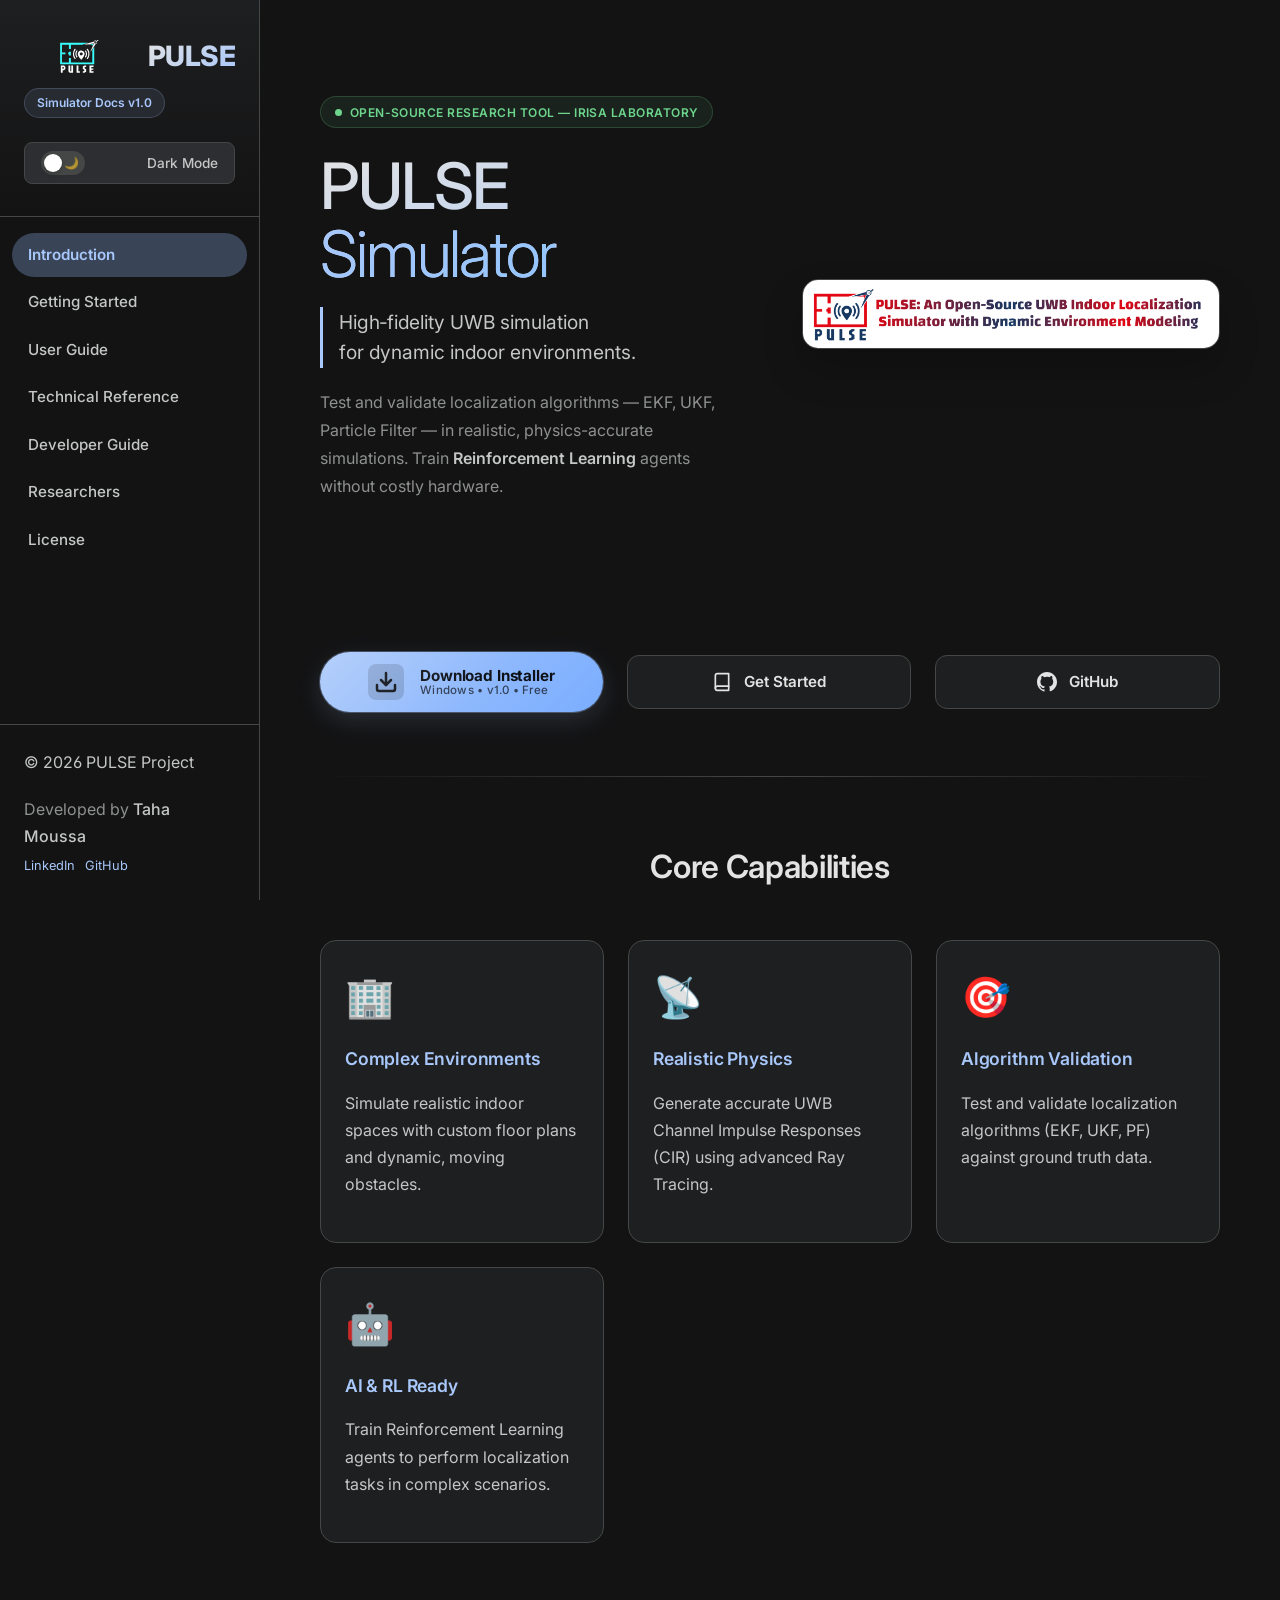
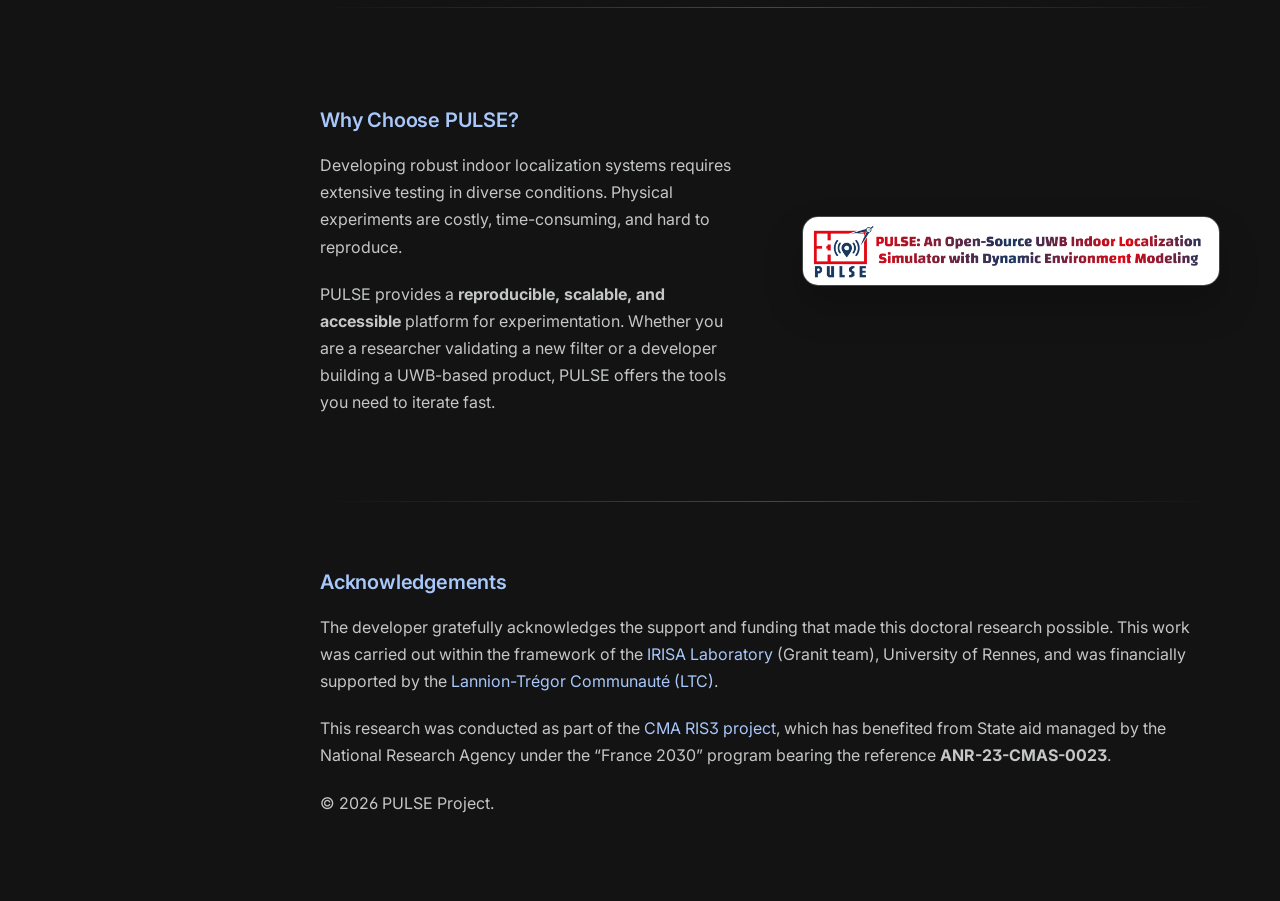
==== index.html @ 304bf5e8 "feat: Add comprehensive SEO, Open Graph, and Twitter card meta tags along with favicons to `index.ht" ====
<!DOCTYPE html>
<html lang="en">
<head>
    <meta charset="UTF-8">
    <meta name="viewport" content="width=device-width, initial-scale=1.0">
    
    <!-- SEO Meta Tags -->
    <title>PULSE Simulator - UWB Indoor Localization & Research Tool</title>
    <meta name="description" content="PULSE Simulator: A high-fidelity, open-source UWB indoor localization research tool developed by IRISA Laboratory. Simulate complex environments, validate algorithms (EKF, UKF, PF), and train RL agents.">
    <meta name="keywords" content="PULSE Simulator, UWB, Indoor Localization, IRISA, Research, Algorithm, EKF, UKF, Particle Filter, Reinforcement Learning, Python, Open Source, Simulation">
    <meta name="author" content="Taha Moussa, IRISA Laboratory">

    <!-- Favicons -->
    <link rel="icon" type="image/x-icon" href="assets/logo.ico">
    <link rel="shortcut icon" type="image/x-icon" href="assets/logo.ico">

    <!-- Open Graph / Facebook -->
    <meta property="og:type" content="website">
    <meta property="og:url" content="https://moussaart.github.io/pulse-simulator/">
    <meta property="og:title" content="PULSE Simulator - UWB Indoor Localization & Research Tool">
    <meta property="og:description" content="High-fidelity UWB simulation for dynamic indoor environments. Test and validate localization algorithms in realistic scenarios.">
    <meta property="og:image" content="https://moussaart.github.io/pulse-simulator/documentation/assets/panal.png">

    <!-- Twitter -->
    <meta property="twitter:card" content="summary_large_image">
    <meta property="twitter:url" content="https://moussaart.github.io/pulse-simulator/">
    <meta property="twitter:title" content="PULSE Simulator - UWB Indoor Localization & Research Tool">
    <meta property="twitter:description" content="High-fidelity UWB simulation for dynamic indoor environments. Test and validate localization algorithms in realistic scenarios.">
    <meta property="twitter:image" content="https://moussaart.github.io/pulse-simulator/documentation/assets/panal.png">

    <!-- Fonts managed in CSS via @import -->
    <!-- Main CSS -->
    <link rel="stylesheet" href="documentation/styles.css">
</head>
<body>

    <!-- Sidebar Navigation -->
    <nav class="sidebar" id="sidebar">
        <div class="sidebar-header">
            <div class="logo-container">
                <img src="documentation/assets/logo.svg" alt="PULSE Logo" class="logo-icon">
                <div class="logo-text">PULSE</div>
            </div>
            <p class="subtitle">Simulator Docs v1.0</p>
            
            <div class="theme-switch-wrapper">
                <label class="theme-switch" for="checkbox">
                    <input type="checkbox" id="checkbox" />
                    <div class="slider round"></div>
                </label>
                <em>Dark Mode</em>
            </div>
        </div>
        
        <ul class="nav-links">
            <li><a href="index.html" class="active">Introduction</a></li>
            <li><a href="documentation/getting_started.html">Getting Started</a></li>
            <li><a href="documentation/interface.html">User Guide</a></li>
            <li><a href="documentation/simulation.html">Technical Reference</a></li>
            <li><a href="documentation/advanced.html">Developer Guide</a></li>
            <li><a href="documentation/researchers.html">Researchers</a></li>
            <li><a href="documentation/license.html">License</a></li>
        </ul>
        
        <div class="sidebar-footer">
             <p>&copy; 2026 PULSE Project</p>
             <div style="margin-top: 10px; font-size: 0.85rem;">
                <p style="margin-bottom: 5px; color: var(--text-tertiary);">Developed by <a href="https://tahamoussa.info/" target="_blank" style="font-weight: 500; color: var(--text-secondary);">Taha Moussa</a></p>
                <div style="display: flex; gap: 10px;">
                    <a href="https://www.linkedin.com/in/moussa-taha/" target="_blank" style="font-size: 0.8rem;">LinkedIn</a>
                    <a href="https://github.com/moussaart" target="_blank" style="font-size: 0.8rem;">GitHub</a>
                </div>
             </div>
        </div>
    </nav>

    <!-- Main Content Area -->
    <main class="content-wrapper">
        <div class="content">
            
            <!-- 1. Home / Introduction -->
            <!-- 1. Home / Introduction -->
            <section id="home" class="doc-section">
                
                <!-- Hero Section -->
                <header class="hero">
                    <div class="hero-content">
                        <div class="hero-badge">
                            <span class="hero-badge-dot"></span>
                            Open-Source Research Tool &mdash; IRISA Laboratory
                        </div>
                        <h1>PULSE<br><span class="hero-title-alt">Simulator</span></h1>
                        <p class="hero-subtitle">High&#8209;fidelity UWB simulation<br>for dynamic indoor environments.</p>
                        <p class="hero-description">
                            Test and validate localization algorithms &mdash; EKF, UKF, Particle Filter &mdash;
                            in realistic, physics-accurate simulations. Train <strong>Reinforcement Learning</strong> agents 
                            without costly hardware.
                        </p>

                    </div>
                    <div class="hero-media">
                        <video autoplay loop muted playsinline poster="documentation/assets/panal.png">
                            <source src="documentation/assets/intrduction.mp4" type="video/mp4">
                            Your browser does not support the video tag.
                        </video>
                    </div>
                </header>

                <div class="hero-actions">
                    <a href="https://github.com/moussaart/pulse-simulator/releases/download/pulse_simulator_v1.0/PULSE_Installer.exe" class="btn btn-download" download>
                        <span class="btn-download-icon">
                            <svg xmlns="http://www.w3.org/2000/svg" width="24" height="24" viewBox="0 0 24 24" fill="none" stroke="currentColor" stroke-width="2.5" stroke-linecap="round" stroke-linejoin="round"><path d="M21 15v4a2 2 0 0 1-2 2H5a2 2 0 0 1-2-2v-4"/><polyline points="7 10 12 15 17 10"/><line x1="12" y1="15" x2="12" y2="3"/></svg>
                        </span>
                        <span class="btn-download-text">
                            <span class="btn-download-label">Download Installer</span>
                            <span class="btn-download-sub">Windows &bull; v1.0 &bull; Free</span>
                        </span>
                    </a>
                    
                    <a href="documentation/getting_started.html" class="hero-link btn-secondary">
                        <svg xmlns="http://www.w3.org/2000/svg" width="20" height="20" viewBox="0 0 24 24" fill="none" stroke="currentColor" stroke-width="2" stroke-linecap="round" stroke-linejoin="round"><path d="M4 19.5A2.5 2.5 0 0 1 6.5 17H20"/><path d="M6.5 2H20v20H6.5A2.5 2.5 0 0 1 4 19.5v-15A2.5 2.5 0 0 1 6.5 2z"/></svg>
                        <span class="btn-text">Get Started</span>
                    </a>

                    <a href="https://github.com/moussaart/pulse-simulator" target="_blank" class="hero-link btn-secondary">
                        <svg xmlns="http://www.w3.org/2000/svg" width="20" height="20" viewBox="0 0 24 24" fill="currentColor"><path d="M12 0C5.37 0 0 5.37 0 12c0 5.3 3.44 9.8 8.2 11.37.6.11.82-.26.82-.58 0-.28-.01-1.02-.02-2C5.4 21.36 4.7 19.18 4.7 19.18c-.54-1.38-1.32-1.74-1.32-1.74-1.08-.74.08-.72.08-.72 1.2.08 1.83 1.23 1.83 1.23 1.06 1.82 2.79 1.29 3.47.99.1-.77.41-1.29.75-1.59C6.67 17 4.14 16.1 4.14 11.47c0-1.33.47-2.42 1.24-3.27-.12-.3-.54-1.55.12-3.23 0 0 1.01-.32 3.3 1.23a11.5 11.5 0 0 1 3-.4c1.02 0 2.04.13 3 .4 2.28-1.56 3.3-1.23 3.3-1.23.66 1.68.24 2.93.12 3.23.77.85 1.24 1.94 1.24 3.27 0 4.64-2.54 5.66-4.96 5.96.39.34.74 1 .74 2.02 0 1.46-.01 2.63-.01 2.99 0 .32.22.7.83.58C20.56 21.8 24 17.3 24 12c0-6.63-5.37-12-12-12z"/></svg>
                        <span class="btn-text">GitHub</span>
                    </a>
                </div>

                <hr class="section-divider">

                <!-- Key Objectives -->
                <div class="features-section">
                    <h3>Core Capabilities</h3>
                    <div class="concept-grid">
                        <div class="card">
                            <div class="card-icon">🏢</div>
                            <h4>Complex Environments</h4>
                            <p>Simulate realistic indoor spaces with custom floor plans and dynamic, moving obstacles.</p>
                        </div>
                        <div class="card">
                            <div class="card-icon">📡</div>
                            <h4>Realistic Physics</h4>
                            <p>Generate accurate UWB Channel Impulse Responses (CIR) using advanced Ray Tracing.</p>
                        </div>
                        <div class="card">
                            <div class="card-icon">🎯</div>
                            <h4>Algorithm Validation</h4>
                            <p>Test and validate localization algorithms (EKF, UKF, PF) against ground truth data.</p>
                        </div>
                        <div class="card">
                            <div class="card-icon">🤖</div>
                            <h4>AI & RL Ready</h4>
                            <p>Train Reinforcement Learning agents to perform localization tasks in complex scenarios.</p>
                        </div>
                    </div>
                </div>

                <hr class="section-divider">

                <!-- Why PULSE? / Additional Info -->
                <div class="info-layout">
                    <div class="info-text">
                        <h3>Why Choose PULSE?</h3>
                        <p>
                            Developing robust indoor localization systems requires extensive testing in diverse conditions. 
                            Physical experiments are costly, time-consuming, and hard to reproduce. 
                        </p>
                        <p>
                            PULSE provides a <strong>reproducible, scalable, and accessible</strong> platform for experimentation. 
                            Whether you are a researcher validating a new filter or a developer building a UWB-based product, 
                            PULSE offers the tools you need to iterate fast.
                        </p>
                    </div>
                    <div class="hero-media">
                        <video autoplay loop muted playsinline poster="documentation/assets/panal.png">
                            <source src="documentation/assets/PULSE_Indoor_Localization_Simulation_Platform.mp4" type="video/mp4">
                            Your browser does not support the video tag.
                        </video>
                    </div>
                </div>

                <hr class="section-divider">

                <h3>Acknowledgements</h3>
                <p>The developer gratefully acknowledges the support and funding that made this doctoral research possible. This work was carried out within the framework of the <a href="https://www-granit.irisa.fr/" target="_blank">IRISA Laboratory</a> (Granit team), University of Rennes, and was financially supported by the <a href="https://www.lannion-tregor.com/" target="_blank">Lannion-Trégor Communauté (LTC)</a>.</p>
                
                <p>This research was conducted as part of the <a href="https://ris3.insa-rennes.fr/le-projet-ris3" target="_blank">CMA RIS3 project</a>, which has benefited from State aid managed by the National Research Agency under the “France 2030” program bearing the reference <strong>ANR-23-CMAS-0023</strong>.</p>
            </section>



            <footer class="footer">
                <p>&copy; 2026 PULSE Project.</p>
            </footer>

        </div>
    </main>

    <!-- Navigation Script -->
    <script src="documentation/script.js"></script>
</body>
</html>
---- documentation/styles.css ----
/* 
    PULSE Simulator Documentation Styles V4
    Theme: Antigravity (Google Material 3 Dark)
*/

@import url('https://fonts.googleapis.com/css2?family=Inter:wght@300;400;500;600;700&family=JetBrains+Mono:wght@400;500&display=swap');

:root {
    /* 
       Color Palette: Antigravity / Material 3 Dark
       Backgrounds: Deep matte grays, not pure black. 
    */
    --bg-base: #131314;       /* Main background */
    --bg-surface: #1E1F20;    /* Cards, Sidebar */
    --bg-surface-high: #2D2E31; /* Hover states, inputs */

    --primary-accent: #A8C7FA; /* Google Blue Pastel */
    --primary-hover: #D3E3FD;
    
    --secondary-accent: #6DD58C; /* Success/Go Greenish */
    --nlos-accent: #F2B8B5;      /* Error/Stop Reddish */

    --text-primary: #E3E3E3;
    --text-secondary: #C4C7C5;
    --text-tertiary: #8E918F;

    --border-subtle: #444746;
    --border-contrast: #5E5E5E;

    --code-bg: #1B1C1D;
    
    /* Variable additions for proper theming */
    --nav-active-bg: #394457;
    --logo-filter: invert(1) brightness(2);

    /* Layout */
    --sidebar-width: 260px;
    --content-max-width: 900px;
    --border-radius-lg: 16px;
    --border-radius-md: 12px;
    --border-radius-sm: 8px;
}

/* Light Mode Override */
[data-theme="light"] {
    --bg-base: #FFFFFF;
    --bg-surface: #F8F9FA;
    --bg-surface-high: #E8EAED;
    --primary-accent: #0B57D0;
    --primary-hover: #174EA6;
    --text-primary: #1F1F1F;
    --text-secondary: #444746;
    --border-subtle: #E0E2E0;
    --border-contrast: #C4C7C5;
    --code-bg: #F1F3F4;
    
    /* Light Mode Specifics */
    --nav-active-bg: #D3E3FD; /* Lighter Blue */
    --logo-filter: none;
}

* {
    box-sizing: border-box;
    margin: 0;
    padding: 0;
}

html {
    scroll-behavior: smooth;
    font-size: 16px;
}

body {
    font-family: 'Inter', sans-serif;
    background-color: var(--bg-base);
    color: var(--text-primary);
    line-height: 1.6;
    display: flex;
    min-height: 100vh;
    font-feature-settings: "ss01", "cv01"; /* Cleaner functional look */
    transition: background-color 0.3s ease, color 0.3s ease;
}

/* ===========================
   Sidebar Navigation (Explorer Style)
   =========================== */
.sidebar {
    width: var(--sidebar-width);
    height: 100vh;
    position: fixed;
    top: 0;
    left: 0;
    background-color: var(--bg-base); /* Seamless with body in this theme */
    border-right: 1px solid var(--border-subtle);
    display: flex;
    flex-direction: column;
    z-index: 1000;
    transition: background-color 0.3s ease, border-color 0.3s ease;
}

.sidebar-header {
    padding: 2rem 1.5rem; /* Increased padding for breathing room */
    display: flex;
    flex-direction: column;
    gap: 1rem;
    border-bottom: 1px solid var(--border-subtle); 
    background: linear-gradient(180deg, var(--bg-surface) 0%, var(--bg-base) 100%); /* Subtle gradient */
}

.logo-container {
    display: flex;
    align-items: center;
    gap: 1rem;
}

.logo-icon {
    height: 48px; 
    width: auto;
    filter: var(--logo-filter);
    transition: all 0.3s ease;
}
.logo-icon:hover {
    transform: rotate(-5deg) scale(1.05); /* Playful interaction */
}

.logo-text {
    font-size: 1.75rem;
    font-weight: 800;
    letter-spacing: -0.02em;
    background: linear-gradient(135deg, var(--text-primary) 0%, var(--primary-accent) 100%);
    -webkit-background-clip: text;
    background-clip: text;
    -webkit-text-fill-color: transparent;
}

/* Version Badge Style */
.subtitle {
    display: inline-block;
    font-size: 0.75rem;
    font-weight: 600;
    color: var(--primary-accent);
    background-color: rgba(168, 199, 250, 0.1); /* Subtle blue tint */
    padding: 0.25rem 0.75rem;
    border-radius: 20px;
    align-self: flex-start;
    border: 1px solid rgba(168, 199, 250, 0.2);
    margin-top: -0.5rem; /* Pull closer to logo */
    margin-bottom: 0.5rem;
}

/* Theme Switcher - Modern Toggle */
.theme-switch-wrapper {
    display: flex;
    align-items: center;
    justify-content: space-between;
    background-color: var(--bg-surface-high);
    padding: 0.5rem 1rem;
    border-radius: var(--border-radius-sm);
    border: 1px solid var(--border-subtle);
}

.theme-switch-wrapper em {
    font-style: normal;
    font-size: 0.85rem;
    font-weight: 500;
    color: var(--text-secondary);
}

.theme-switch {
    position: relative;
    display: inline-block;
    width: 44px;
    height: 24px;
}
.theme-switch input { display: none; }

.slider {
    position: absolute; cursor: pointer;
    top: 0; left: 0; right: 0; bottom: 0;
    background-color: var(--border-subtle);
    transition: .3s;
    border-radius: 34px;
}
.slider:before {
    position: absolute; content: "";
    height: 18px; width: 18px;
    left: 3px; bottom: 3px;
    background-color: #fff;
    transition: .3s cubic-bezier(0.4, 0.0, 0.2, 1);
    border-radius: 50%;
    box-shadow: 0 2px 4px rgba(0,0,0,0.2);
}
/* Icons inside toggle */
.slider:after {
    content: "🌙"; 
    position: absolute;
    right: 6px;
    top: 50%;
    transform: translateY(-50%);
    font-size: 12px;
    opacity: 0.6;
}

input:checked + .slider { background-color: var(--primary-accent); }
input:checked + .slider:before { transform: translateX(20px); background-color: #fff; }
input:checked + .slider:after {
    content: "☀️";
    left: 6px;
    right: auto;
    color: #fff;
    opacity: 1;
}


/* Navigation Links */
.nav-links {
    list-style: none;
    padding: 1rem 0.75rem;
    flex-grow: 1;
    overflow-y: auto;
}

.nav-links li {
    margin-bottom: 4px; /* Slightly more space */
}

.nav-links a {
    display: flex;
    align-items: center;
    padding: 0.6rem 1rem; /* More comfortable touch target */
    color: var(--text-secondary);
    text-decoration: none;
    font-size: 0.95rem; /* Improved readability */
    font-weight: 500;
    border-radius: 50px; /* Pill shape */
    transition: all 0.2s cubic-bezier(0.2, 0.0, 0, 1.0);
}

.nav-links a:hover {
    background-color: var(--bg-surface-high);
    color: var(--text-primary);
    transform: translateX(4px); /* Subtle movement on hover */
}

.nav-links a.active {
    background-color: var(--nav-active-bg);
    color: var(--primary-accent);
    font-weight: 600;
}

/* Sidebar Footer */
.sidebar-footer {
    padding: 1.5rem;
    color: var(--text-tertiary);
    font-size: 0.75rem;
    border-top: 1px solid var(--border-subtle);
}

/* ===========================
   Main Content Area 
   =========================== */
.content-wrapper {
    margin-left: var(--sidebar-width);
    width: calc(100% - var(--sidebar-width));
    padding: 4rem 3rem;
    display: flex;
    justify-content: center;
    transition: margin-left 0.3s ease;
}

.content {
    width: 100%;
    max-width: var(--content-max-width);
}

/* Typography */
h1, h2, h3, h4 {
    color: var(--text-primary);
    font-weight: 600;
    margin-bottom: 1rem;
    letter-spacing: -0.01em;
}

h1 {
    font-size: 2.25rem;
    font-weight: 500; /* Google style is often lighter for large text */
    margin-bottom: 0.5rem;
}

h2 {
    font-size: 1.5rem;
    margin-top: 3rem;
    padding-bottom: 0.5rem;
    border-bottom: 1px solid var(--border-subtle);
}

h3 {
    font-size: 1.25rem;
    margin-top: 2rem;
    color: var(--primary-accent);
}

h4 {
    font-size: 1rem;
    margin-top: 1.5rem;
    font-weight: 600;
}

p {
    margin-bottom: 1.25rem;
    color: var(--text-secondary);
    font-size: 1rem;
    line-height: 1.7;
}

.lead {
    font-size: 1.15rem;
    color: var(--text-tertiary);
    margin-bottom: 2rem;
}

a {
    color: var(--primary-accent);
    text-decoration: none;
    transition: color 0.2s;
}
a:hover {
    color: var(--primary-hover);
    text-decoration: underline;
}

ul, ol {
    margin-bottom: 1.5rem;
    padding-left: 1.5rem;
    color: var(--text-secondary);
}
li { margin-bottom: 0.5rem; }

hr {
    border: none;
    height: 1px;
    background-color: var(--border-subtle);
    margin: 3rem 0;
}

/* Images & Figures */
figure {
    margin: 2rem 0;
    background-color: var(--bg-surface);
    padding: 1rem;
    border-radius: var(--border-radius-md);
    border: 1px solid var(--border-subtle);
}

img {
    max-width: 100%;
    height: auto;
    border-radius: var(--border-radius-sm);
    display: block;
    margin: 0 auto;
}

figcaption {
    margin-top: 1rem;
    text-align: center;
    font-size: 0.85rem;
    color: var(--text-tertiary);
}

/* Code Blocks (IDE Style) */
pre {
    background-color: var(--code-bg);
    padding: 1.5rem;
    border-radius: var(--border-radius-md);
    overflow-x: auto;
    margin-bottom: 1.5rem;
    border: 1px solid var(--border-subtle);
    font-family: 'JetBrains Mono', monospace;
    font-size: 0.85rem;
    line-height: 1.5;
}

code {
    font-family: 'JetBrains Mono', monospace;
    color: var(--primary-accent);
}

p code, li code {
    background-color: var(--bg-surface-high);
    padding: 0.2em 0.4em;
    border-radius: 4px;
    border: 1px solid var(--border-subtle);
    font-size: 0.85em;
    color: var(--text-primary);
}

/* Tables (Material Style) */
table {
    width: 100%;
    border-collapse: separate;
    border-spacing: 0;
    margin: 2rem 0;
    border: 1px solid var(--border-subtle);
    border-radius: var(--border-radius-md);
    overflow: hidden;
}

th {
    background-color: var(--bg-surface);
    color: var(--text-primary);
    font-weight: 600;
    text-align: left;
    padding: 1rem;
    border-bottom: 1px solid var(--border-subtle);
}

td {
    padding: 1rem;
    border-bottom: 1px solid var(--border-subtle);
    color: var(--text-secondary);
}

tr:last-child td { border-bottom: none; }
tr:hover td { background-color: var(--bg-surface-high); }

/* Components: Concept Grid & Cards */
.concept-grid {
    display: grid;
    grid-template-columns: repeat(auto-fit, minmax(280px, 1fr));
    gap: 1.5rem;
    margin: 2rem 0;
}

.card {
    background-color: var(--bg-surface);
    border: 1px solid var(--border-subtle);
    border-radius: var(--border-radius-lg);
    padding: 1.5rem;
    transition: all 0.3s ease;
}

.card:hover {
    transform: translateY(-4px);
    background-color: var(--bg-surface-high);
    border-color: var(--primary-accent);
    box-shadow: 0 8px 24px rgba(0,0,0,0.2);
}

.card h4 {
    margin-top: 0;
    color: var(--primary-accent);
    font-size: 1.1rem;
}

/* Feature Card (Flush Image) */
.card-feature {
    background-color: var(--bg-surface);
    border: 1px solid var(--border-subtle);
    border-radius: var(--border-radius-lg);
    overflow: hidden;
    transition: all 0.3s ease;
    display: flex;
    flex-direction: column;
}

.card-feature:hover {
    transform: translateY(-4px);
    border-color: var(--primary-accent);
    box-shadow: 0 12px 32px rgba(0,0,0,0.3);
}

.card-feature img {
    width: 100%;
    height: 180px; 
    object-fit: cover;
    object-position: top;
    border-radius: 0;
    border: none;
    border-bottom: 1px solid var(--border-subtle);
    margin: 0;
}

.card-feature-content {
    padding: 1.5rem;
}

.card-feature h4 {
    margin-top: 0;
    color: var(--primary-accent);
    font-size: 1.1rem;
    margin-bottom: 0.5rem;
}

.card-feature p {
    margin-bottom: 0;
    font-size: 0.95rem;
    color: var(--text-secondary);
}

/* Feature/Info Boxes */
.info-box, .mission-box, .feature-block {
    background-color: var(--bg-surface);
    border: 1px solid var(--border-subtle);
    border-left: 4px solid var(--primary-accent);
    padding: 1.5rem;
    border-radius: 4px var(--border-radius-md) var(--border-radius-md) 4px;
    margin-bottom: 1.5rem;
}

/* Math Blocks */
.math-block {
    background-color: var(--bg-surface);
    padding: 1.5rem;
    border-radius: var(--border-radius-md);
    text-align: center;
    margin: 1.5rem 0;
    border: 1px solid var(--border-subtle);
    font-family: 'Inter', serif; /* Or keep default serif for math */
    font-size: 1.1rem;
}

@media (max-width: 768px) {
    body { flex-direction: column; }
    .sidebar { width: 100%; height: auto; position: relative; border-right: none; border-bottom: 1px solid var(--border-subtle); }
    .nav-links { display: flex; overflow-x: auto; padding: 0.5rem; }
    .nav-links a { white-space: nowrap; margin-right: 0.5rem; }
    .content-wrapper { margin-left: 0; width: 100%; padding: 2rem 1.5rem; }
}

/* Researcher Cards */
.researcher-card {
    display: flex;
    flex-direction: column;
    background-color: var(--bg-surface);
    border: 1px solid var(--border-subtle);
    border-radius: 12px;
    padding: 2rem;
    margin-bottom: 2rem;
    box-shadow: 0 4px 6px rgba(0,0,0,0.05);
    transition: transform 0.2s, box-shadow 0.2s;
}

.researcher-card:hover {
    transform: translateY(-2px);
    box-shadow: 0 8px 12px rgba(0,0,0,0.1);
}

.researcher-img {
    width: 150px;
    height: 150px;
    object-fit: cover;
    border-radius: 50%;
    border: 3px solid var(--primary-accent);
    margin: 0 auto 1.5rem auto;
    display: block;
}

.researcher-info h2 {
    margin-top: 0;
    margin-bottom: 0.5rem;
    color: var(--primary-accent);
    text-align: center;
}

.researcher-info p {
    line-height: 1.6;
    margin-bottom: 1rem;
    text-align: justify;
}

/* ===========================
   Hero Section 
   =========================== */
.hero {
    display: flex;
    align-items: center;
    justify-content: space-between;
    gap: 4rem;
    padding: 2rem 0 4rem 0;
    animation: fadeIn 0.8s ease-out;
}

.hero-content {
    flex: 1;
    max-width: 500px;
}

.hero-media {
    flex: 1;
    max-width: 500px;
    position: relative;
}

.hero-media video {
    width: 100%;
    border-radius: var(--border-radius-lg);
    box-shadow: 0 20px 40px rgba(0,0,0,0.2);
    border: 1px solid var(--border-subtle);
    transition: transform 0.3s ease;
}

.hero-media video:hover {
    transform: scale(1.02);
}

/* Hero badge */
.hero-badge {
    display: inline-flex;
    align-items: center;
    gap: 0.5rem;
    font-size: 0.75rem;
    font-weight: 600;
    letter-spacing: 0.04em;
    text-transform: uppercase;
    color: var(--secondary-accent);
    background-color: rgba(109, 213, 140, 0.08);
    border: 1px solid rgba(109, 213, 140, 0.2);
    padding: 0.35rem 0.85rem;
    border-radius: 50px;
    margin-bottom: 1.5rem;
}

.hero-badge-dot {
    width: 7px;
    height: 7px;
    border-radius: 50%;
    background-color: var(--secondary-accent);
    box-shadow: 0 0 0 0 rgba(109, 213, 140, 0.4);
    animation: badgePulse 2s infinite;
    flex-shrink: 0;
}

@keyframes badgePulse {
    0%   { box-shadow: 0 0 0 0 rgba(109, 213, 140, 0.4); }
    70%  { box-shadow: 0 0 0 8px rgba(109, 213, 140, 0); }
    100% { box-shadow: 0 0 0 0 rgba(109, 213, 140, 0); }
}

.hero h1 {
    font-size: 4rem;
    line-height: 1.05;
    margin-bottom: 1.25rem;
    background: linear-gradient(160deg, var(--text-primary) 0%, var(--primary-accent) 100%);
    -webkit-background-clip: text;
    background-clip: text;
    -webkit-text-fill-color: transparent;
    letter-spacing: -0.03em;
}

.hero-title-alt {
    background: linear-gradient(135deg, var(--primary-accent) 0%, #93c5fd 100%);
    -webkit-background-clip: text;
    background-clip: text;
    -webkit-text-fill-color: transparent;
    font-weight: 300;
}

.hero-subtitle {
    font-size: 1.2rem;
    color: var(--text-secondary);
    font-weight: 400;
    margin-bottom: 1.25rem;
    line-height: 1.6;
    border-left: 3px solid var(--primary-accent);
    padding-left: 1rem;
}

.hero-description {
    font-size: 1rem;
    color: var(--text-tertiary);
    margin-bottom: 2.5rem;
    line-height: 1.75;
}

.hero-description strong {
    color: var(--text-secondary);
    font-weight: 600;
}

.hero-actions {
    display: flex;
    flex-direction: row;
    gap: 1.5rem;
    align-items: center;
    width: 100%;
    margin-top: 3rem;
}

/* Premium Download Button */
.btn-download {
    display: inline-flex;
    flex: 1;
    justify-content: center;
    align-items: center;
    gap: 1rem;
    padding: 0.85rem 1.5rem;
    border-radius: var(--border-radius-md);
    text-decoration: none;
    transition: all 0.25s cubic-bezier(0.2, 0.0, 0, 1.0);
    background: linear-gradient(135deg, var(--primary-accent) 0%, #7aadff 100%);
    color: #0d1117;
    font-weight: 600;
    border: none;
    box-shadow: 0 0 0 1px rgba(168, 199, 250, 0.3), 0 8px 24px rgba(168, 199, 250, 0.15);
    position: relative;
    overflow: hidden;
}

.btn-download::before {
    content: '';
    position: absolute;
    inset: 0;
    background: linear-gradient(135deg, rgba(255,255,255,0.15) 0%, transparent 60%);
    pointer-events: none;
}

.btn-download:hover {
    transform: translateY(-3px);
    box-shadow: 0 0 0 1px rgba(168, 199, 250, 0.5), 0 12px 32px rgba(168, 199, 250, 0.3);
    text-decoration: none;
    color: #0d1117;
}

[data-theme="light"] .btn-download {
    background: linear-gradient(135deg, #0B57D0 0%, #1a6fe8 100%);
    color: #ffffff;
    box-shadow: 0 0 0 1px rgba(11, 87, 208, 0.3), 0 8px 24px rgba(11, 87, 208, 0.2);
}

[data-theme="light"] .btn-download:hover {
    box-shadow: 0 0 0 1px rgba(11, 87, 208, 0.5), 0 12px 32px rgba(11, 87, 208, 0.3);
    color: #ffffff;
}

.btn-download-icon {
    display: flex;
    align-items: center;
    justify-content: center;
    width: 36px;
    height: 36px;
    background: rgba(0,0,0,0.15);
    border-radius: var(--border-radius-sm);
    flex-shrink: 0;
}

.btn-download-text {
    display: flex;
    flex-direction: column;
    gap: 0.1rem;
    text-align: left;
}

.btn-download-label {
    font-size: 0.95rem;
    font-weight: 700;
    line-height: 1;
    letter-spacing: -0.01em;
}

.btn-download-sub {
    font-size: 0.72rem;
    font-weight: 500;
    opacity: 0.7;
    letter-spacing: 0.02em;
    line-height: 1;
}

/* Secondary Buttons */
.btn-secondary {
    display: inline-flex;
    flex: 1;
    align-items: center;
    justify-content: center;
    gap: 0.75rem;
    padding: 0.85rem 1.5rem;
    border-radius: var(--border-radius-md);
    text-decoration: none;
    transition: all 0.25s cubic-bezier(0.2, 0.0, 0, 1.0);
    background-color: var(--bg-surface);
    border: 1px solid var(--border-subtle);
    color: var(--text-primary);
    font-weight: 600;
    font-size: 0.95rem;
}

.btn-secondary:hover {
    transform: translateY(-3px);
    border-color: var(--primary-accent);
    box-shadow: 0 8px 24px rgba(0,0,0,0.1);
    color: var(--primary-accent);
    background-color: var(--bg-surface-high);
    text-decoration: none;
}

/* Buttons */
.btn {
    display: inline-flex;
    align-items: center;
    justify-content: center;
    padding: 0.75rem 1.5rem;
    border-radius: 50px;
    font-weight: 600;
    text-decoration: none;
    transition: all 0.2s cubic-bezier(0.2, 0.0, 0, 1.0);
    font-size: 1rem;
}

.btn-primary {
    background-color: var(--primary-accent);
    color: var(--bg-base); /* Using bg-base for contrast on light blue */
}

[data-theme="light"] .btn-primary {
    color: #FFFFFF;
}

.btn-primary:hover {
    background-color: var(--primary-hover);
    transform: translateY(-2px);
    box-shadow: 0 4px 12px rgba(168, 199, 250, 0.3);
    text-decoration: none;
}

.btn-secondary {
    background-color: var(--bg-surface);
    color: var(--text-primary);
    border: 1px solid var(--border-subtle);
}

.btn-secondary:hover {
    background-color: var(--bg-surface-high);
    border-color: var(--text-secondary);
    transform: translateY(-2px);
    text-decoration: none;
    color: var(--text-primary);
}

/* ===========================
   New Sections & Layouts 
   =========================== */
.section-divider {
    border: none;
    height: 1px;
    background: linear-gradient(90deg, transparent, var(--border-subtle), transparent);
    margin: 4rem 0;
}

.features-section h3 {
    text-align: center;
    font-size: 2rem;
    margin-bottom: 3rem;
    color: var(--text-primary);
}

.card-icon {
    font-size: 2.5rem;
    margin-bottom: 1rem;
}

.info-layout {
    display: flex;
    align-items: center;
    gap: 4rem;
}

.info-text {
    flex: 1;
}

.info-image {
    flex: 1;
}

.shadow-lg {
    box-shadow: 0 10px 30px rgba(0,0,0,0.15);
    border: 1px solid var(--border-subtle);
}

@keyframes fadeIn {
    from { opacity: 0; transform: translateY(20px); }
    to { opacity: 1; transform: translateY(0); }
}

@media (max-width: 900px) {
    .hero {
        flex-direction: column-reverse;
        text-align: center;
        gap: 2rem;
    }

    .hero-content, .hero-media {
        max-width: 100%;
    }

    .hero h1 {
        font-size: 2.5rem;
    }

    .hero-actions {
        align-items: center;
    }

    .info-layout {
        flex-direction: column;
    }
}

@media (min-width: 768px) {
    .researcher-card {
        flex-direction: row;
        align-items: flex-start;
        gap: 2rem;
    }

    .researcher-img {
        margin: 0;
        flex-shrink: 0;
    }
    
    .researcher-info h2 {
        text-align: left;
    }
    
    .researcher-info p {
        text-align: left;
    }
}
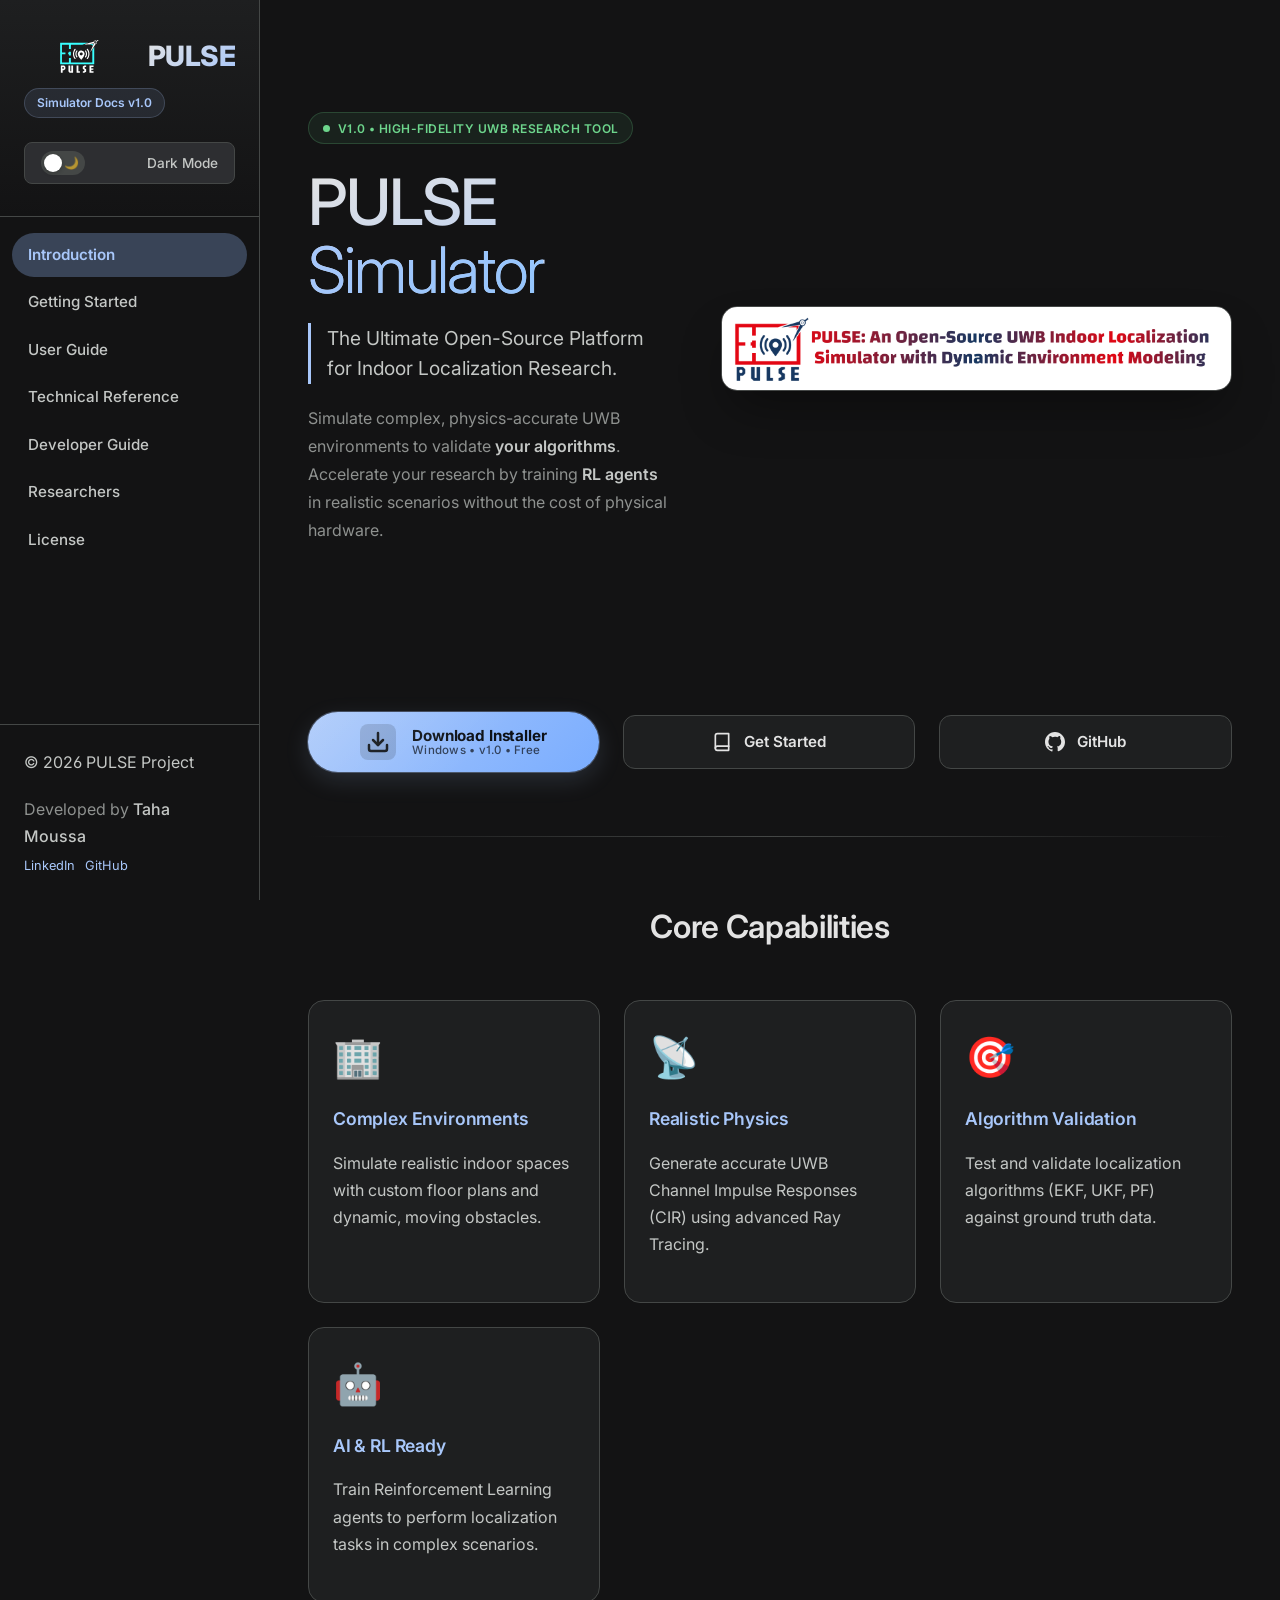
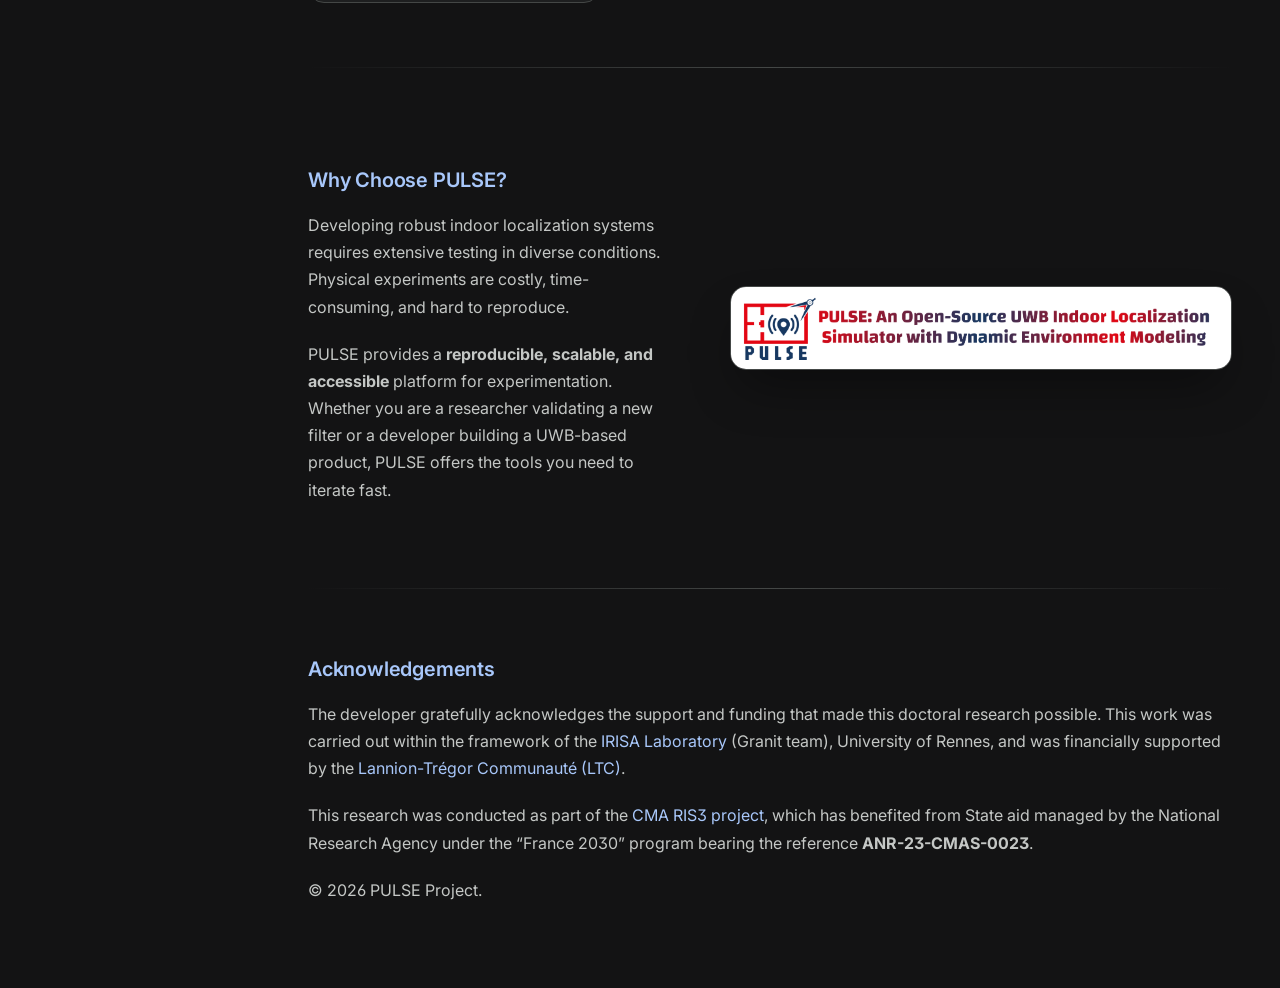
==== commit 20c75b75: "feat: Add a comprehensive "Getting Started" documentation page with installation instructions and a " ====
--- a/index.html
+++ b/index.html
@@ -87,14 +87,13 @@
                     <div class="hero-content">
                         <div class="hero-badge">
                             <span class="hero-badge-dot"></span>
-                            Open-Source Research Tool &mdash; IRISA Laboratory
+                            v1.0 &bull; High-Fidelity UWB Research Tool
                         </div>
                         <h1>PULSE<br><span class="hero-title-alt">Simulator</span></h1>
-                        <p class="hero-subtitle">High&#8209;fidelity UWB simulation<br>for dynamic indoor environments.</p>
+                        <p class="hero-subtitle">The Ultimate Open-Source Platform<br>for Indoor Localization Research.</p>
                         <p class="hero-description">
-                            Test and validate localization algorithms &mdash; EKF, UKF, Particle Filter &mdash;
-                            in realistic, physics-accurate simulations. Train <strong>Reinforcement Learning</strong> agents 
-                            without costly hardware.
+                            Simulate complex, physics-accurate UWB environments to validate <strong>your algorithms</strong>. 
+                            Accelerate your research by training <strong>RL agents</strong> in realistic scenarios without the cost of physical hardware.
                         </p>
 
                     </div>
--- a/documentation/styles.css
+++ b/documentation/styles.css
@@ -35,7 +35,7 @@
 
     /* Layout */
     --sidebar-width: 260px;
-    --content-max-width: 900px;
+    --content-max-width: 1200px;
     --border-radius-lg: 16px;
     --border-radius-md: 12px;
     --border-radius-sm: 8px;
@@ -571,36 +571,42 @@
 /* ===========================
    Hero Section 
    =========================== */
+/* ===========================
+   Hero Section 
+   =========================== */
 .hero {
     display: flex;
     align-items: center;
     justify-content: space-between;
-    gap: 4rem;
-    padding: 2rem 0 4rem 0;
+    gap: 3rem;
+    padding: 3rem 0 5rem 0;
     animation: fadeIn 0.8s ease-out;
 }
 
 .hero-content {
     flex: 1;
-    max-width: 500px;
+    max-width: 550px;
 }
 
 .hero-media {
-    flex: 1;
-    max-width: 500px;
+    flex: 1.4;
+    max-width: 800px;
     position: relative;
+    display: flex;
+    justify-content: center;
 }
 
 .hero-media video {
     width: 100%;
     border-radius: var(--border-radius-lg);
-    box-shadow: 0 20px 40px rgba(0,0,0,0.2);
-    border: 1px solid var(--border-subtle);
-    transition: transform 0.3s ease;
+    box-shadow: 0 25px 50px -12px rgba(0,0,0,0.4);
+    border: 1px solid var(--border-subtle);
+    transition: transform 0.3s ease, box-shadow 0.3s ease;
 }
 
 .hero-media video:hover {
     transform: scale(1.02);
+    box-shadow: 0 30px 60px -12px rgba(0,0,0,0.5);
 }
 
 /* Hero badge */
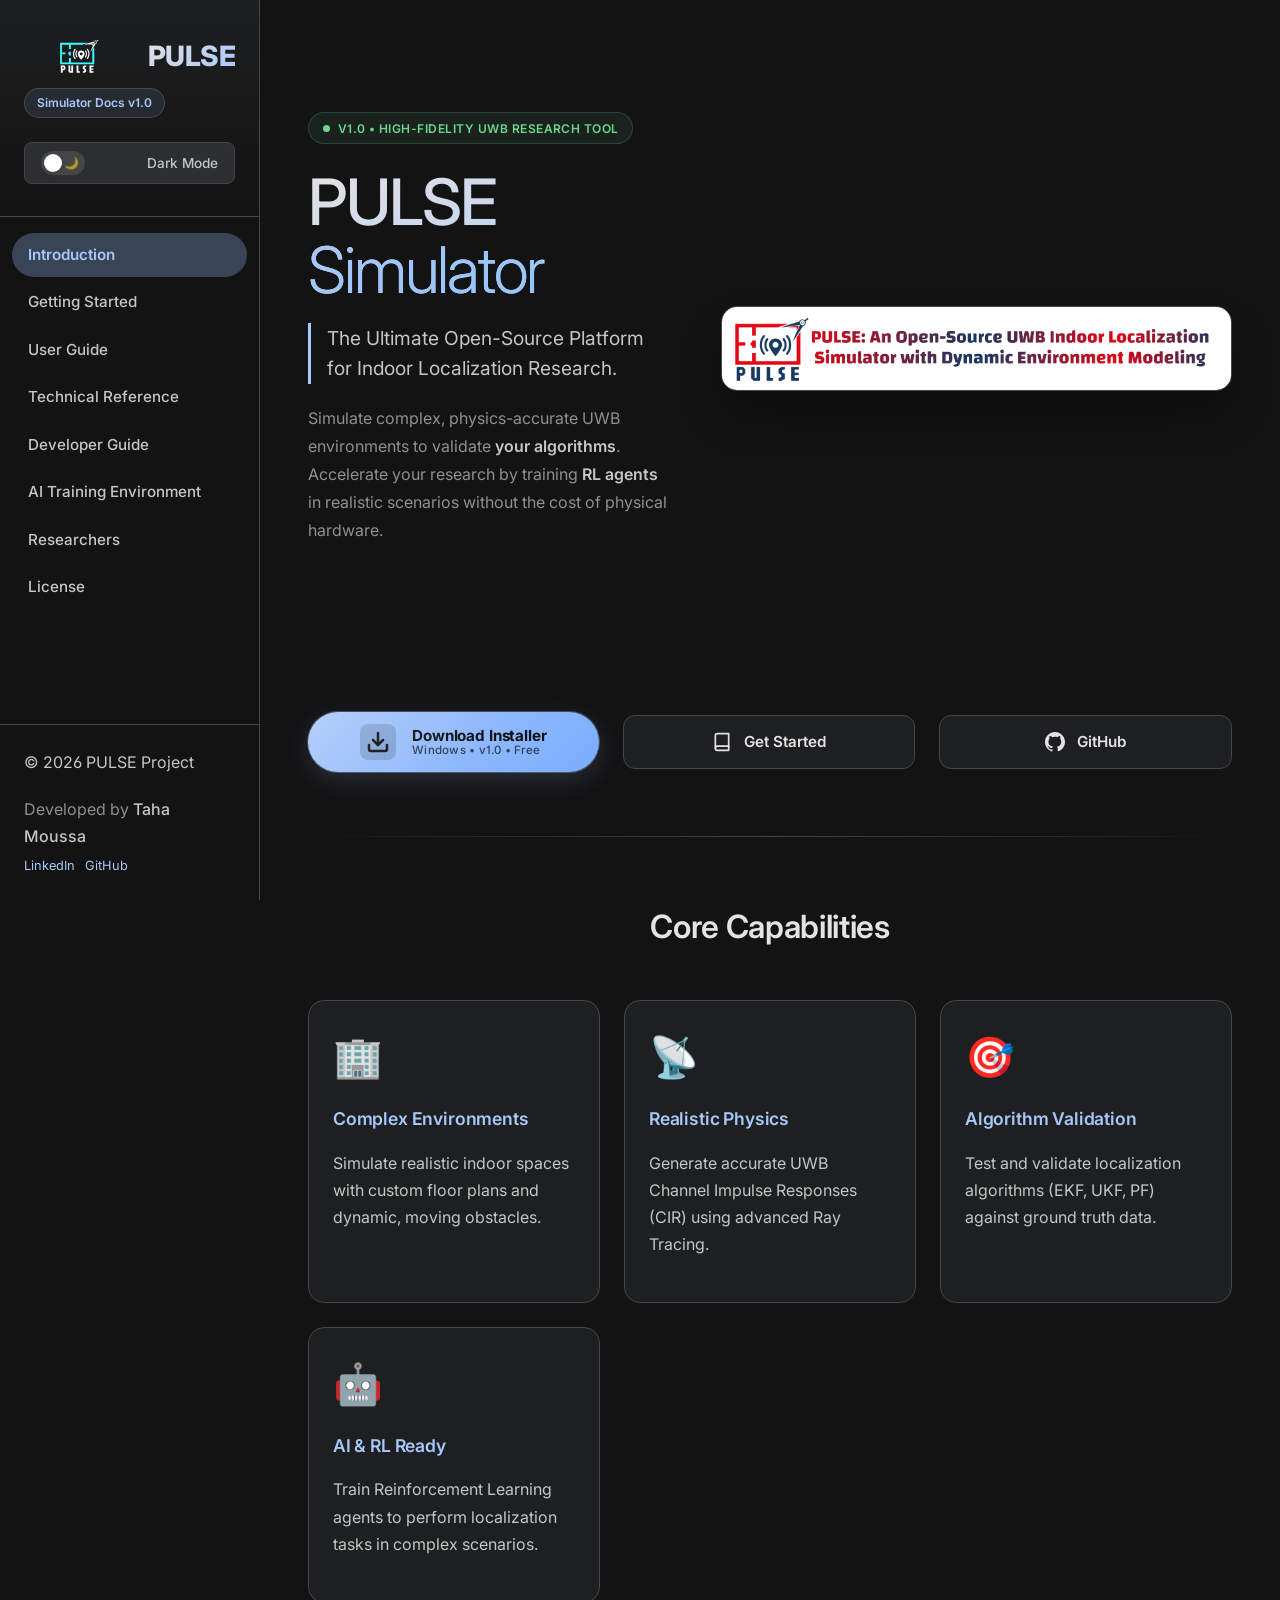
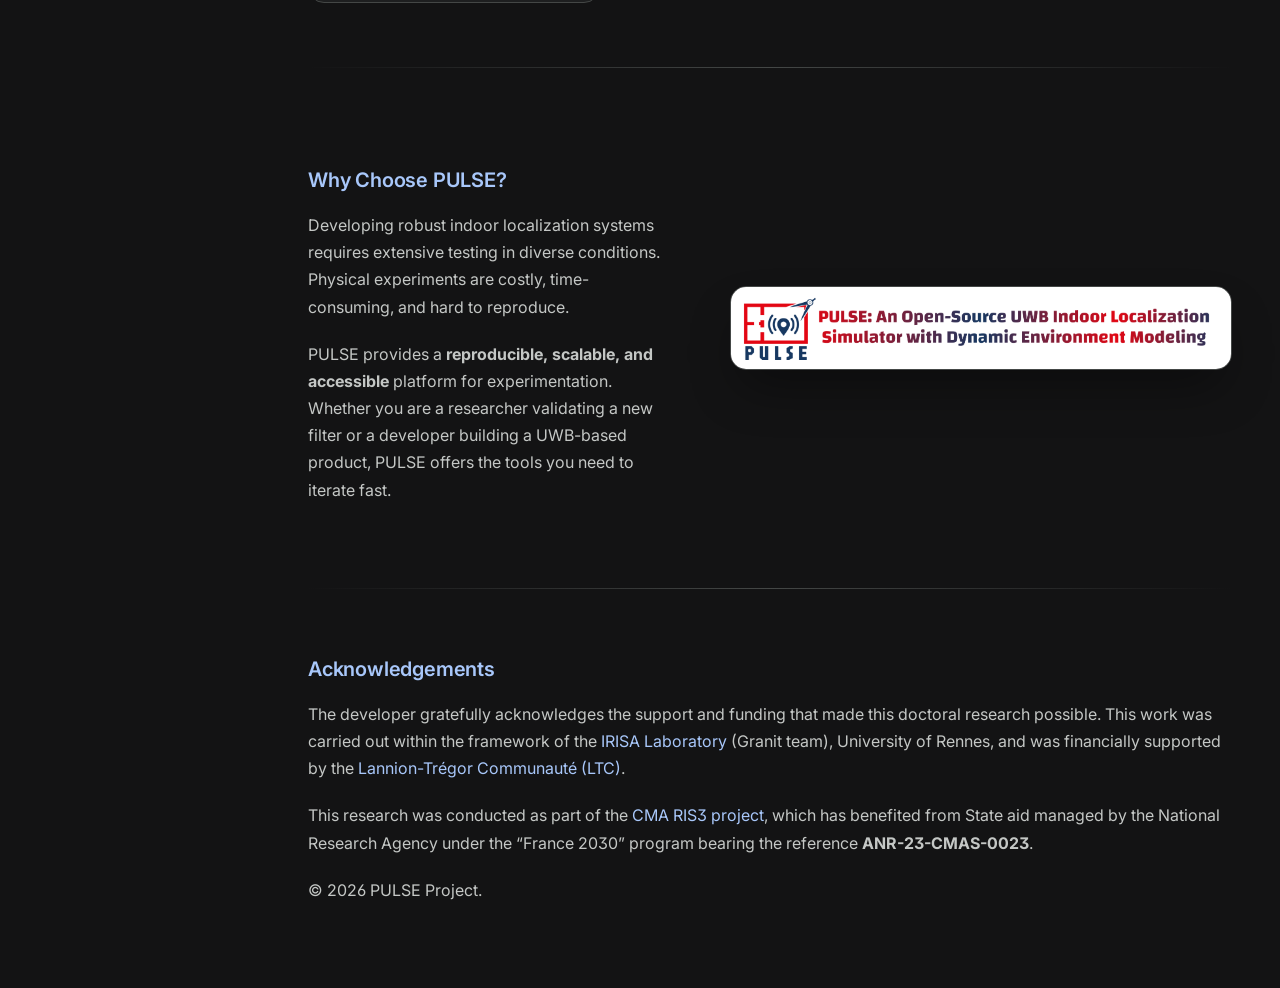
==== commit a6e04228: "feat: implement core localization algorithms, AI training environment, and GUI management modules" ====
--- a/index.html
+++ b/index.html
@@ -58,6 +58,7 @@
             <li><a href="documentation/interface.html">User Guide</a></li>
             <li><a href="documentation/simulation.html">Technical Reference</a></li>
             <li><a href="documentation/advanced.html">Developer Guide</a></li>
+            <li><a href="documentation/ai_training.html">AI Training Environment</a></li>
             <li><a href="documentation/researchers.html">Researchers</a></li>
             <li><a href="documentation/license.html">License</a></li>
         </ul>
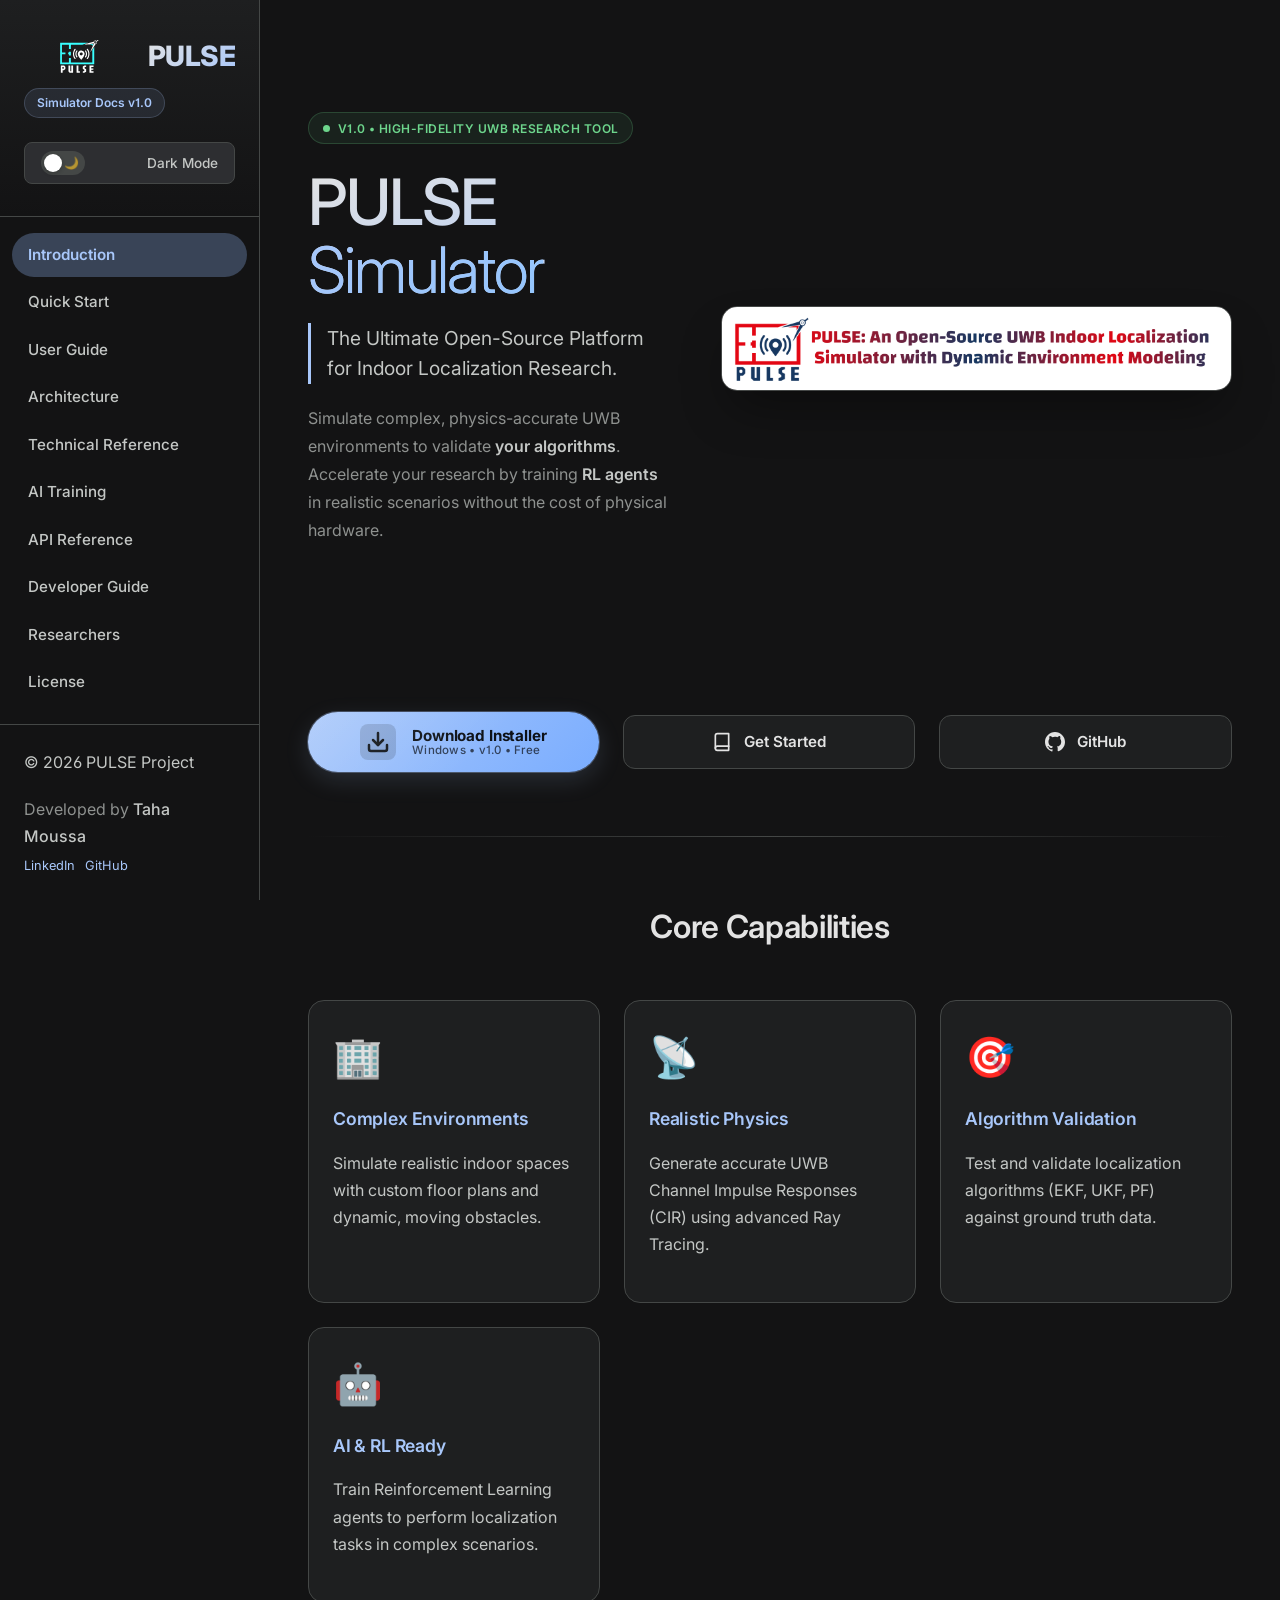
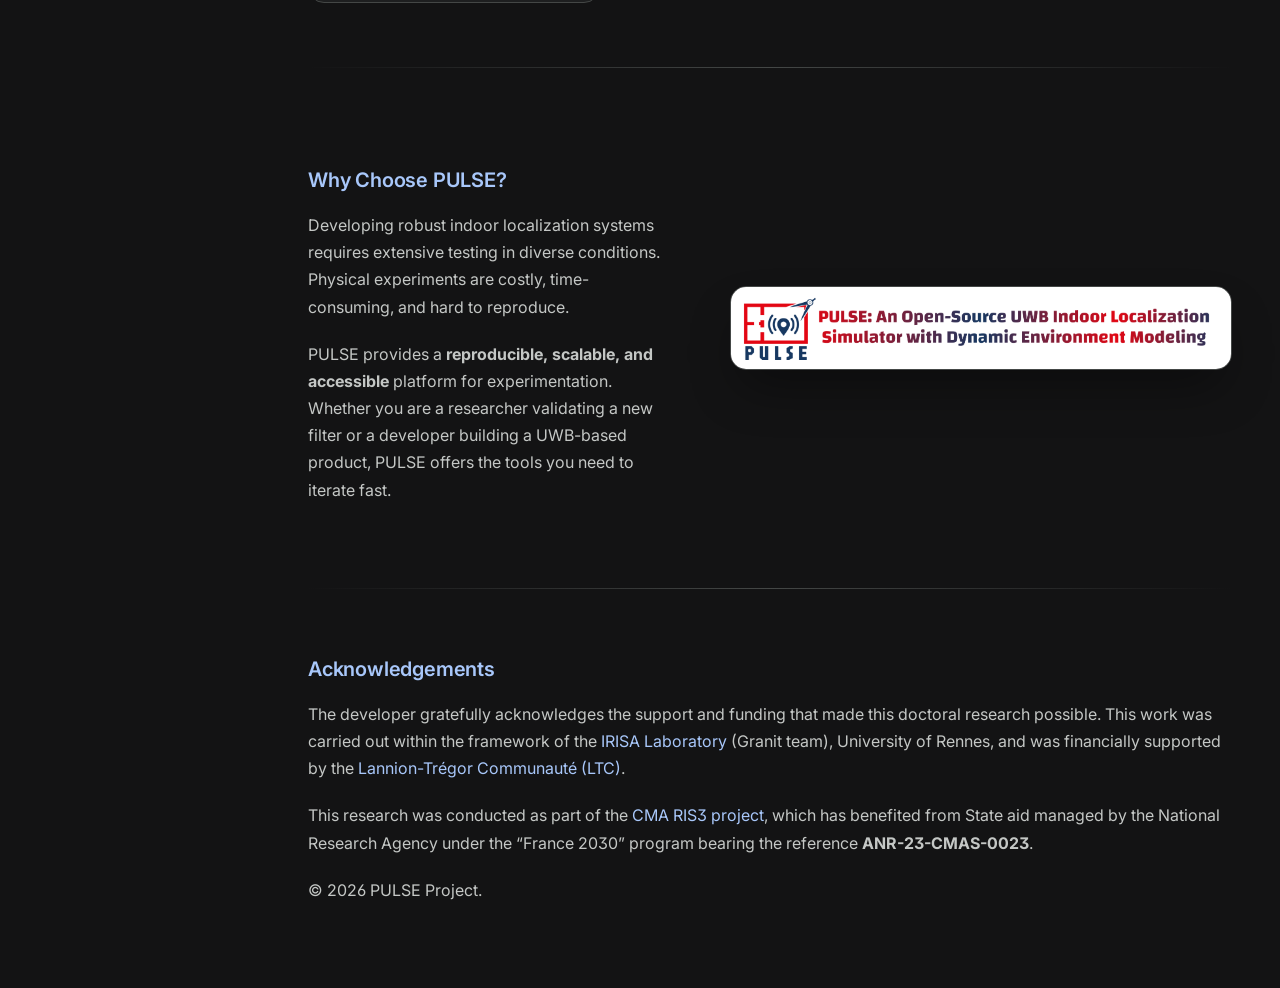
==== commit 3b3d8ed8: "feat: implement project documentation system and base localization algorithm module" ====
--- a/index.html
+++ b/index.html
@@ -54,11 +54,13 @@
         
         <ul class="nav-links">
             <li><a href="index.html" class="active">Introduction</a></li>
-            <li><a href="documentation/getting_started.html">Getting Started</a></li>
+            <li><a href="documentation/quickstart.html">Quick Start</a></li>
             <li><a href="documentation/interface.html">User Guide</a></li>
+            <li><a href="documentation/architecture.html">Architecture</a></li>
             <li><a href="documentation/simulation.html">Technical Reference</a></li>
+            <li><a href="documentation/ai_training.html">AI Training</a></li>
+            <li><a href="documentation/api_reference.html">API Reference</a></li>
             <li><a href="documentation/advanced.html">Developer Guide</a></li>
-            <li><a href="documentation/ai_training.html">AI Training Environment</a></li>
             <li><a href="documentation/researchers.html">Researchers</a></li>
             <li><a href="documentation/license.html">License</a></li>
         </ul>
--- a/documentation/styles.css
+++ b/documentation/styles.css
@@ -367,6 +367,37 @@
     color: var(--text-tertiary);
 }
 
+/* Mermaid Diagrams (Dark Mode Support) */
+.mermaid-container {
+    color: #111111; /* Fallback */
+}
+
+.mermaid-container svg {
+    /* Invert white backgrounds to dark gray, and restore colors */
+    filter: invert(0.9) hue-rotate(180deg);
+}
+
+/* Force dark text and lines so they invert to light gray in dark mode */
+.mermaid-container svg text,
+.mermaid-container svg tspan {
+    fill: #111111 !important;
+    color: #111111 !important;
+}
+
+.mermaid-container svg .edgePath path,
+.mermaid-container svg .flowchart-link {
+    stroke: #111111 !important;
+}
+
+.mermaid-container svg marker path {
+    fill: #111111 !important;
+}
+
+[data-theme="light"] .mermaid-container svg {
+    /* Normal rendering for light mode */
+    filter: none;
+}
+
 /* Code Blocks (IDE Style) */
 pre {
     background-color: var(--code-bg);
@@ -522,9 +553,22 @@
 @media (max-width: 768px) {
     body { flex-direction: column; }
     .sidebar { width: 100%; height: auto; position: relative; border-right: none; border-bottom: 1px solid var(--border-subtle); }
-    .nav-links { display: flex; overflow-x: auto; padding: 0.5rem; }
+    .sidebar-header {
+        flex-direction: row;
+        flex-wrap: wrap;
+        align-items: center;
+        justify-content: space-between;
+        padding: 1rem;
+        gap: 0.75rem;
+    }
+    .sidebar-header .subtitle {
+        margin: 0;
+        align-self: center;
+    }
+    .sidebar-footer { display: none; }
+    .nav-links { display: flex; overflow-x: auto; padding: 0.5rem 1rem; }
     .nav-links a { white-space: nowrap; margin-right: 0.5rem; }
-    .content-wrapper { margin-left: 0; width: 100%; padding: 2rem 1.5rem; }
+    .content-wrapper { margin-left: 0; width: 100%; padding: 1.5rem 1rem; }
 }
 
 /* Researcher Cards */
@@ -894,6 +938,12 @@
         gap: 2rem;
     }
 
+    .hero-subtitle, .hero-description {
+        border-left: none;
+        padding-left: 0;
+        text-align: center;
+    }
+
     .hero-content, .hero-media {
         max-width: 100%;
     }
@@ -904,6 +954,7 @@
 
     .hero-actions {
         align-items: center;
+        justify-content: center;
     }
 
     .info-layout {
@@ -931,3 +982,49 @@
         text-align: left;
     }
 }
+
+/* Smartphone Specific Adjustments */
+@media (max-width: 600px) {
+    .hero-actions {
+        flex-direction: column;
+        gap: 1rem;
+        width: 100%;
+    }
+
+    .btn-download,
+    .btn-secondary {
+        width: 100%;
+        text-align: center;
+    }
+
+    .hero h1 {
+        font-size: 2rem;
+    }
+
+    .hero-subtitle {
+        font-size: 1.05rem;
+    }
+
+    h2 {
+        font-size: 1.3rem;
+        margin-top: 2rem;
+    }
+
+    .concept-grid {
+        grid-template-columns: 1fr;
+    }
+
+    .mermaid-container, pre, table {
+        max-width: 100%;
+        overflow-x: auto;
+        display: block;
+    }
+
+    .info-box, .mission-box, .feature-block {
+        padding: 1rem;
+    }
+
+    .researcher-card {
+        padding: 1.5rem;
+    }
+}
